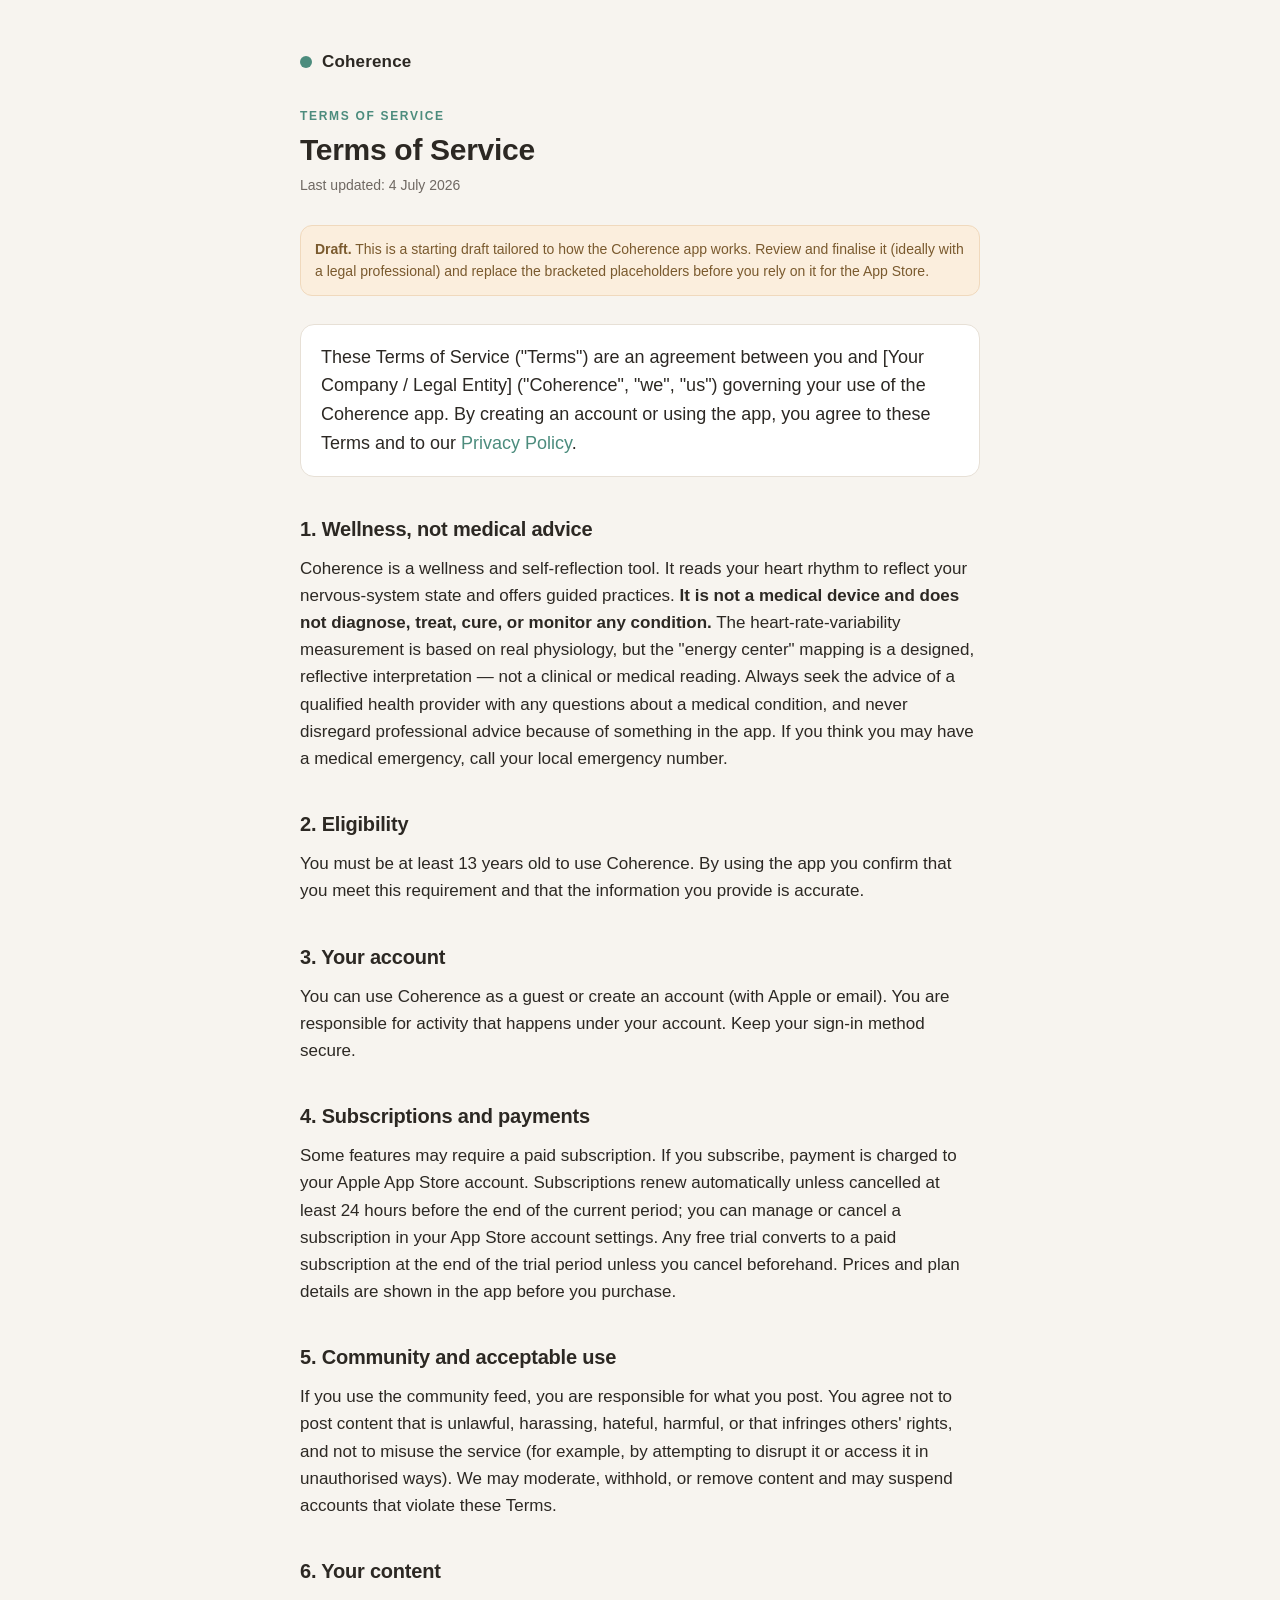
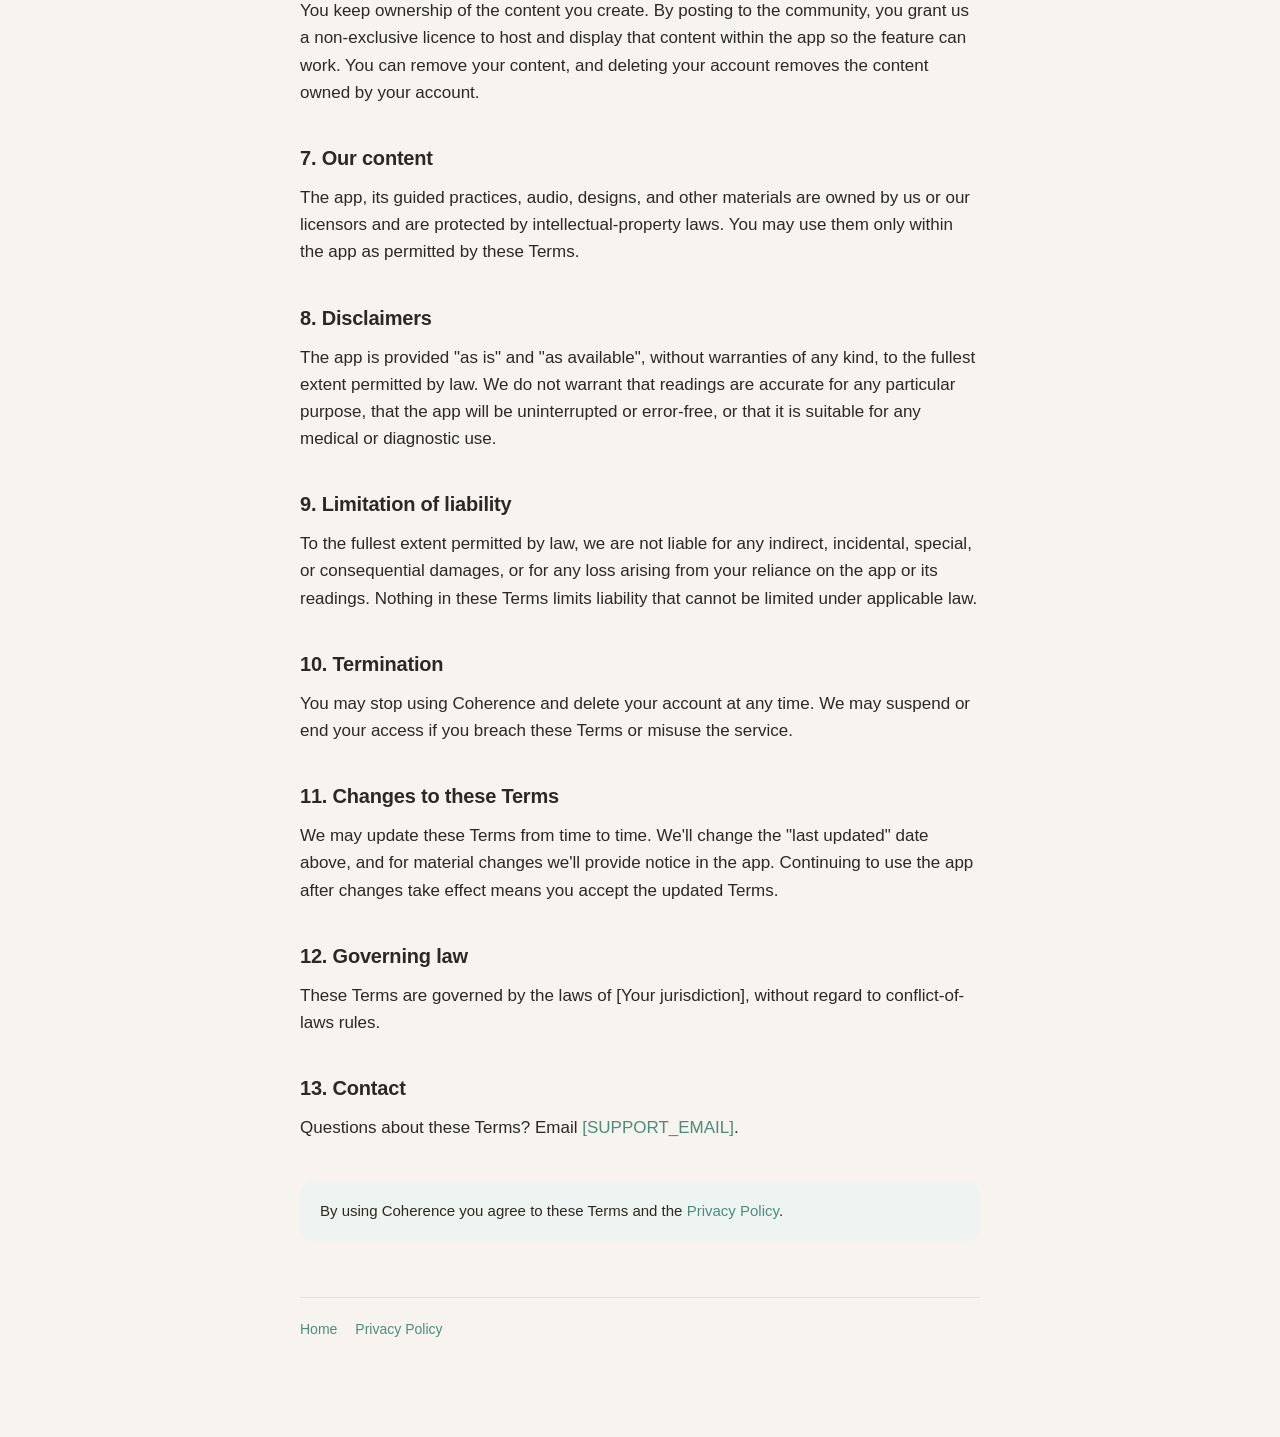
==== terms.html @ 9ddf2b1f "Coherence legal site (privacy + terms) — draft" ====
<!doctype html>
<html lang="en">
<head>
  <meta charset="utf-8" />
  <meta name="viewport" content="width=device-width, initial-scale=1" />
  <title>Terms of Service — Coherence</title>
  <meta name="description" content="The terms that govern your use of the Coherence app." />
  <link rel="stylesheet" href="/style.css" />
</head>
<body>
  <main class="wrap">
    <header class="site"><span class="dot"></span><span class="name">Coherence</span></header>
    <p class="eyebrow">Terms of Service</p>
    <h1>Terms of Service</h1>
    <p class="updated">Last updated: 4 July 2026</p>

    <p class="draft-note"><strong>Draft.</strong> This is a starting draft tailored to how the Coherence app
      works. Review and finalise it (ideally with a legal professional) and replace the bracketed placeholders
      before you rely on it for the App Store.</p>

    <p class="intro">These Terms of Service ("Terms") are an agreement between you and
      [Your Company / Legal Entity] ("Coherence", "we", "us") governing your use of the Coherence app. By
      creating an account or using the app, you agree to these Terms and to our
      <a href="/privacy">Privacy Policy</a>.</p>

    <h2>1. Wellness, not medical advice</h2>
    <p>Coherence is a wellness and self-reflection tool. It reads your heart rhythm to reflect your
      nervous-system state and offers guided practices. <strong>It is not a medical device and does not
      diagnose, treat, cure, or monitor any condition.</strong> The heart-rate-variability measurement is based
      on real physiology, but the "energy center" mapping is a designed, reflective interpretation — not a
      clinical or medical reading. Always seek the advice of a qualified health provider with any questions
      about a medical condition, and never disregard professional advice because of something in the app. If
      you think you may have a medical emergency, call your local emergency number.</p>

    <h2>2. Eligibility</h2>
    <p>You must be at least 13 years old to use Coherence. By using the app you confirm that you meet this
      requirement and that the information you provide is accurate.</p>

    <h2>3. Your account</h2>
    <p>You can use Coherence as a guest or create an account (with Apple or email). You are responsible for
      activity that happens under your account. Keep your sign-in method secure.</p>

    <h2>4. Subscriptions and payments</h2>
    <p>Some features may require a paid subscription. If you subscribe, payment is charged to your Apple App
      Store account. Subscriptions renew automatically unless cancelled at least 24 hours before the end of the
      current period; you can manage or cancel a subscription in your App Store account settings. Any free trial
      converts to a paid subscription at the end of the trial period unless you cancel beforehand. Prices and
      plan details are shown in the app before you purchase.</p>

    <h2>5. Community and acceptable use</h2>
    <p>If you use the community feed, you are responsible for what you post. You agree not to post content that
      is unlawful, harassing, hateful, harmful, or that infringes others' rights, and not to misuse the service
      (for example, by attempting to disrupt it or access it in unauthorised ways). We may moderate, withhold, or
      remove content and may suspend accounts that violate these Terms.</p>

    <h2>6. Your content</h2>
    <p>You keep ownership of the content you create. By posting to the community, you grant us a non-exclusive
      licence to host and display that content within the app so the feature can work. You can remove your
      content, and deleting your account removes the content owned by your account.</p>

    <h2>7. Our content</h2>
    <p>The app, its guided practices, audio, designs, and other materials are owned by us or our licensors and
      are protected by intellectual-property laws. You may use them only within the app as permitted by these
      Terms.</p>

    <h2>8. Disclaimers</h2>
    <p>The app is provided "as is" and "as available", without warranties of any kind, to the fullest extent
      permitted by law. We do not warrant that readings are accurate for any particular purpose, that the app
      will be uninterrupted or error-free, or that it is suitable for any medical or diagnostic use.</p>

    <h2>9. Limitation of liability</h2>
    <p>To the fullest extent permitted by law, we are not liable for any indirect, incidental, special, or
      consequential damages, or for any loss arising from your reliance on the app or its readings. Nothing in
      these Terms limits liability that cannot be limited under applicable law.</p>

    <h2>10. Termination</h2>
    <p>You may stop using Coherence and delete your account at any time. We may suspend or end your access if you
      breach these Terms or misuse the service.</p>

    <h2>11. Changes to these Terms</h2>
    <p>We may update these Terms from time to time. We'll change the "last updated" date above, and for material
      changes we'll provide notice in the app. Continuing to use the app after changes take effect means you
      accept the updated Terms.</p>

    <h2>12. Governing law</h2>
    <p>These Terms are governed by the laws of [Your jurisdiction], without regard to conflict-of-laws rules.</p>

    <h2>13. Contact</h2>
    <p>Questions about these Terms? Email <a href="mailto:[SUPPORT_EMAIL]">[SUPPORT_EMAIL]</a>.</p>

    <div class="contact">By using Coherence you agree to these Terms and the
      <a href="/privacy">Privacy Policy</a>.</div>

    <footer class="site">
      <a href="/">Home</a>
      <a href="/privacy">Privacy Policy</a>
    </footer>
  </main>
</body>
</html>
---- style.css ----
:root {
  --bg: #f7f4ef;
  --card: #ffffff;
  --ink: #2c2823;
  --muted: #6f6862;
  --line: #e7e0d6;
  --accent: #4c8c7d;
  --accent-soft: #eef4f1;
}

* { box-sizing: border-box; }

html { -webkit-text-size-adjust: 100%; }

body {
  margin: 0;
  background: var(--bg);
  color: var(--ink);
  font-family: ui-sans-serif, -apple-system, "Segoe UI", Roboto, Helvetica, Arial, sans-serif;
  line-height: 1.6;
  font-size: 17px;
}

.wrap {
  max-width: 720px;
  margin: 0 auto;
  padding: 48px 20px 96px;
}

header.site {
  display: flex;
  align-items: center;
  gap: 10px;
  margin-bottom: 8px;
}
header.site .dot {
  width: 12px; height: 12px; border-radius: 50%;
  background: var(--accent);
}
header.site .name {
  font-weight: 600; letter-spacing: .01em;
}

.eyebrow {
  text-transform: uppercase;
  letter-spacing: .14em;
  font-size: 12px;
  font-weight: 600;
  color: var(--accent);
  margin: 32px 0 6px;
}

h1 {
  font-size: 30px;
  line-height: 1.2;
  margin: 0 0 6px;
  letter-spacing: -.01em;
}

.updated {
  color: var(--muted);
  font-size: 14px;
  margin: 0 0 28px;
}

.draft-note {
  background: #fbeedd;
  border: 1px solid #f0d9bd;
  border-radius: 12px;
  padding: 12px 14px;
  font-size: 14px;
  color: #7a5a2e;
  margin: 0 0 28px;
}

h2 {
  font-size: 20px;
  margin: 36px 0 10px;
  letter-spacing: -.01em;
}

p, li { color: var(--ink); }
p { margin: 0 0 14px; }

ul { margin: 0 0 14px; padding-left: 22px; }
li { margin: 0 0 7px; }

a { color: var(--accent); text-decoration: none; }
a:hover { text-decoration: underline; }
a:focus-visible { outline: 2px solid var(--accent); outline-offset: 2px; border-radius: 3px; }

.intro {
  font-size: 18px;
  color: var(--ink);
  background: var(--card);
  border: 1px solid var(--line);
  border-radius: 14px;
  padding: 18px 20px;
  margin: 0 0 8px;
}

.contact {
  margin-top: 40px;
  padding: 18px 20px;
  background: var(--accent-soft);
  border-radius: 14px;
  font-size: 15px;
}

footer.site {
  margin-top: 56px;
  padding-top: 20px;
  border-top: 1px solid var(--line);
  font-size: 14px;
  color: var(--muted);
  display: flex;
  gap: 18px;
  flex-wrap: wrap;
}

/* Landing index */
.index-links { display: flex; flex-direction: column; gap: 12px; margin-top: 24px; }
.index-links a {
  display: block;
  background: var(--card);
  border: 1px solid var(--line);
  border-radius: 14px;
  padding: 18px 20px;
  color: var(--ink);
  font-weight: 600;
}
.index-links a:hover { border-color: var(--accent); text-decoration: none; }
.index-links a span { display: block; font-weight: 400; font-size: 14px; color: var(--muted); margin-top: 2px; }
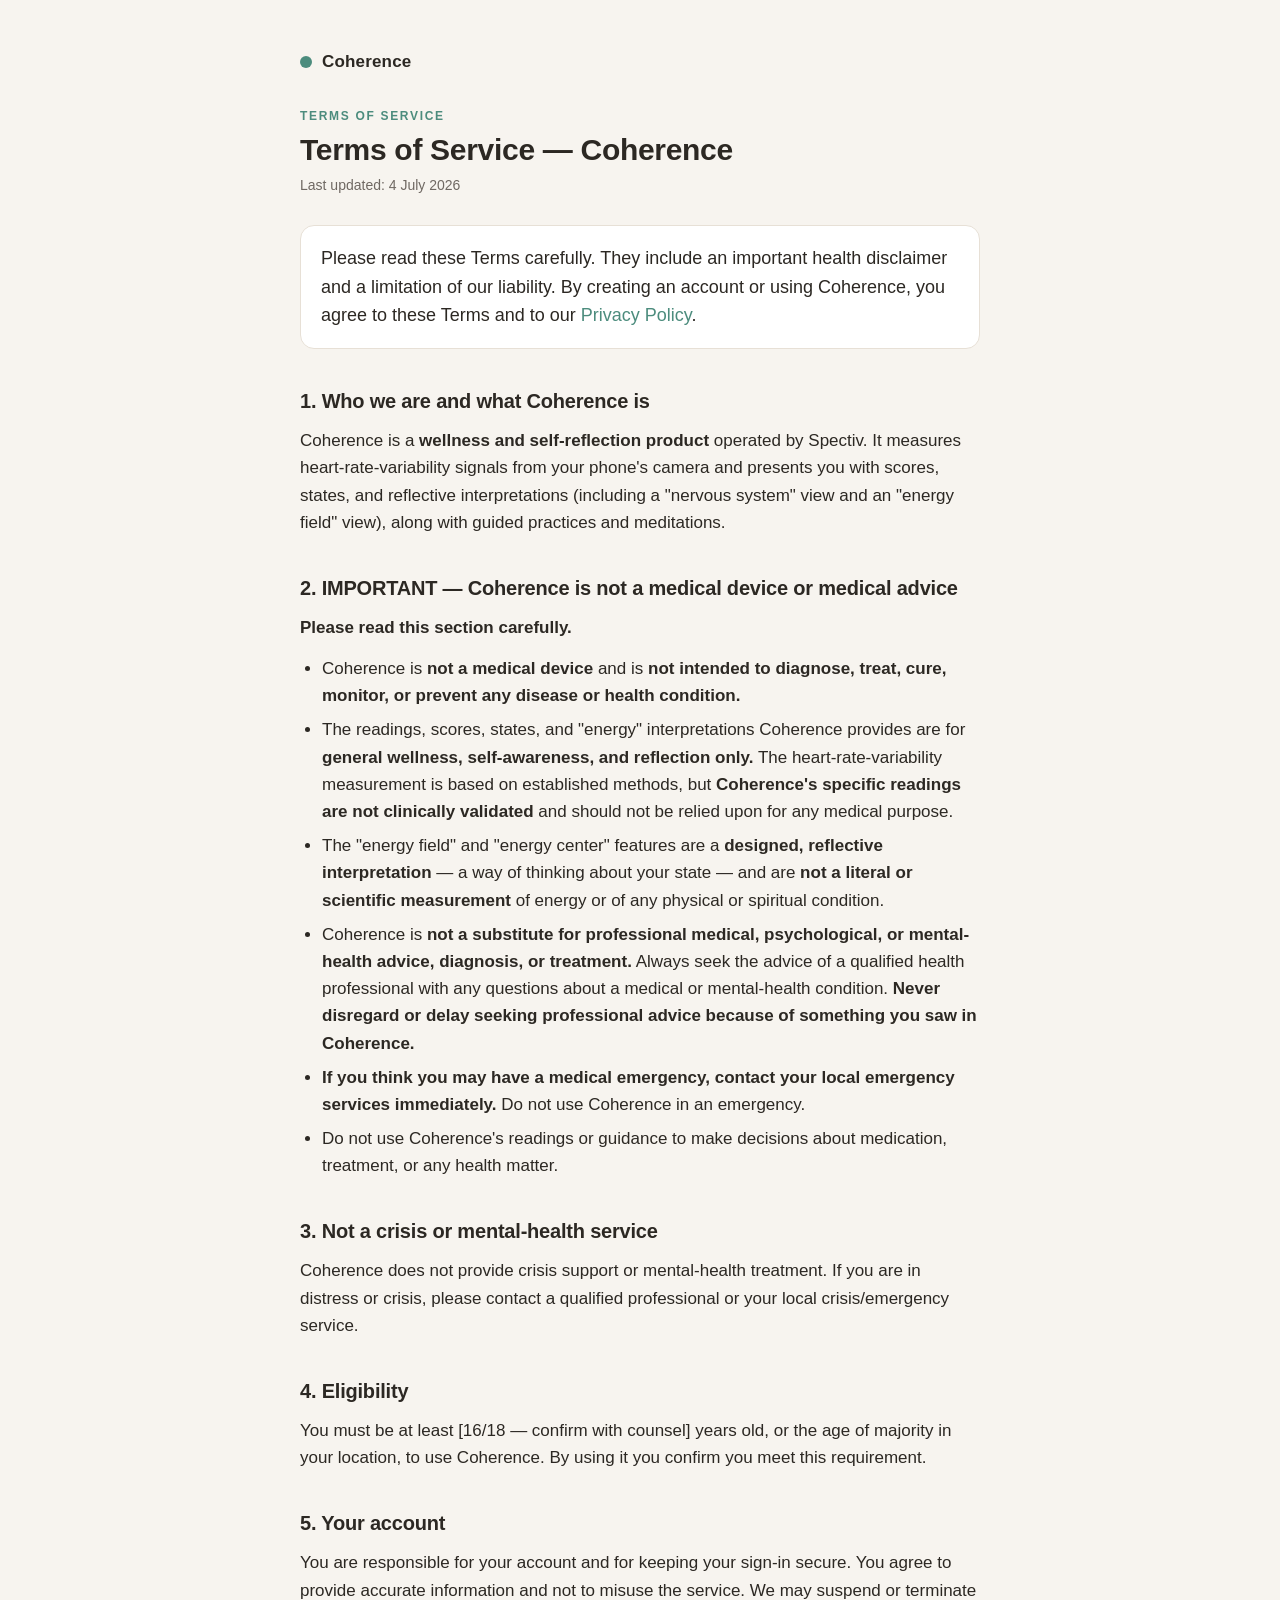
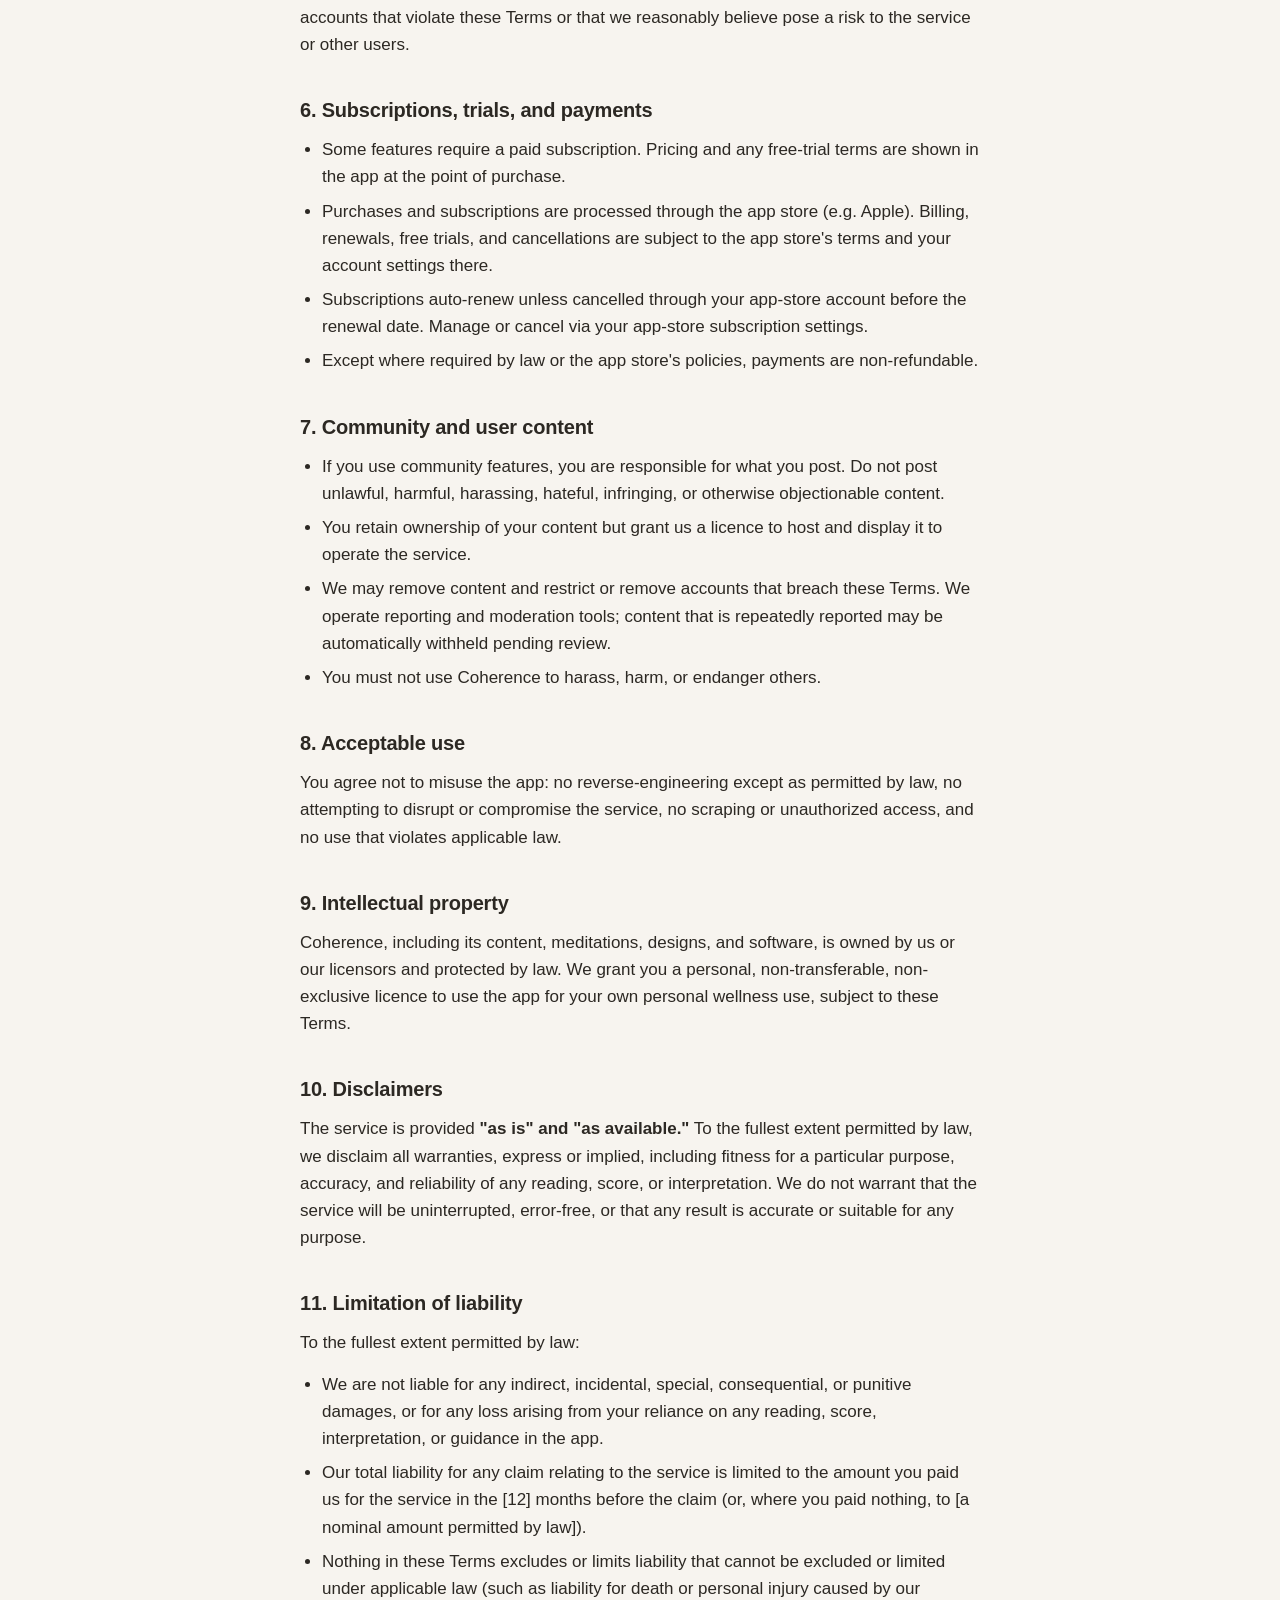
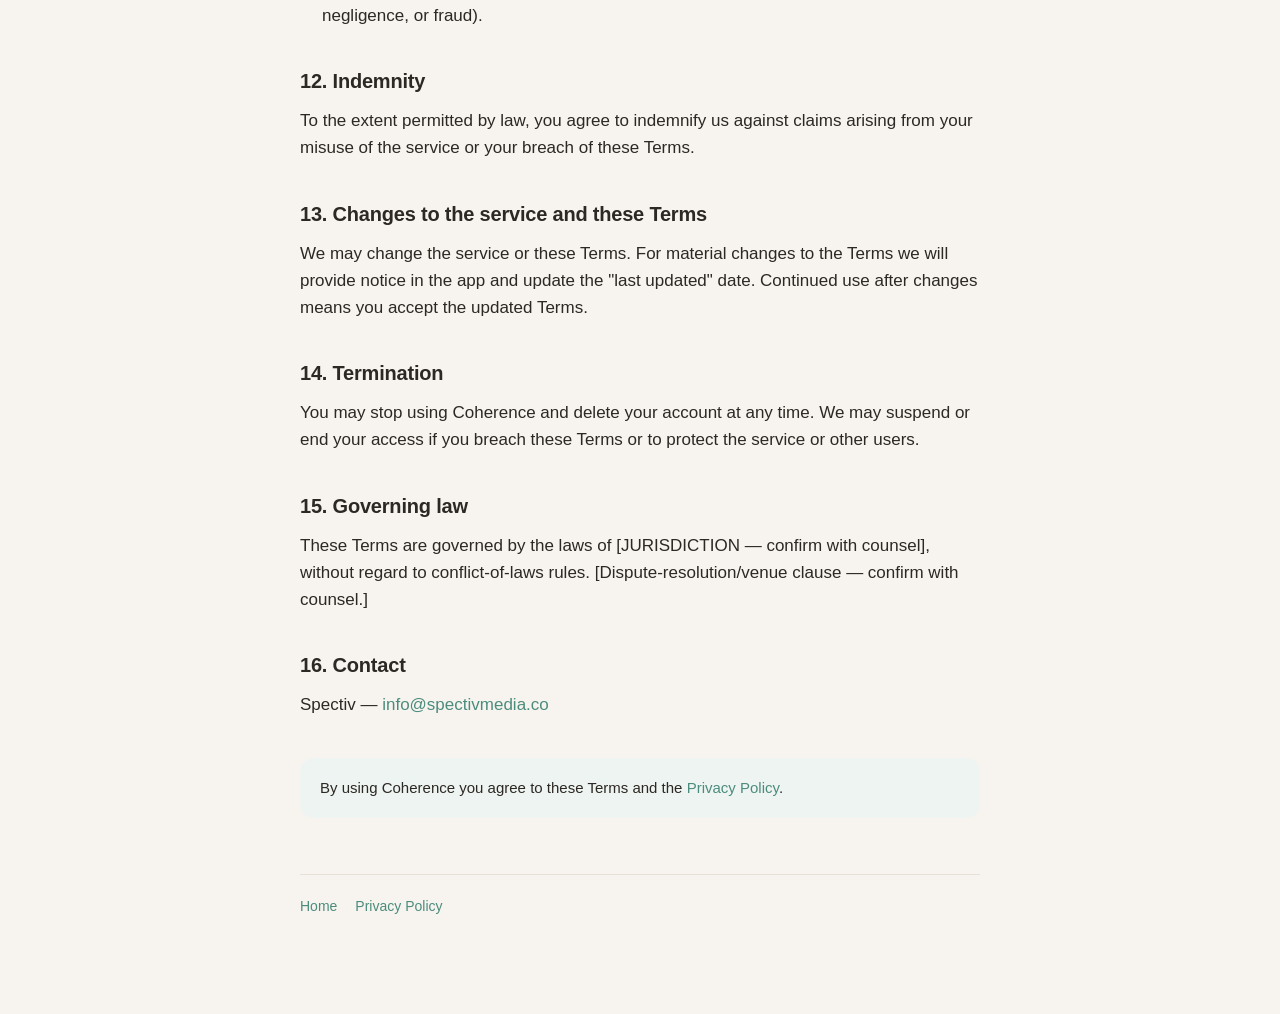
==== commit 86b8b27c: "Use final Spectiv privacy + terms copy" ====
--- a/terms.html
+++ b/terms.html
@@ -11,82 +11,122 @@
   <main class="wrap">
     <header class="site"><span class="dot"></span><span class="name">Coherence</span></header>
     <p class="eyebrow">Terms of Service</p>
-    <h1>Terms of Service</h1>
+    <h1>Terms of Service — Coherence</h1>
     <p class="updated">Last updated: 4 July 2026</p>
 
-    <p class="draft-note"><strong>Draft.</strong> This is a starting draft tailored to how the Coherence app
-      works. Review and finalise it (ideally with a legal professional) and replace the bracketed placeholders
-      before you rely on it for the App Store.</p>
-
-    <p class="intro">These Terms of Service ("Terms") are an agreement between you and
-      [Your Company / Legal Entity] ("Coherence", "we", "us") governing your use of the Coherence app. By
-      creating an account or using the app, you agree to these Terms and to our
+    <p class="intro">Please read these Terms carefully. They include an important health disclaimer and a
+      limitation of our liability. By creating an account or using Coherence, you agree to these Terms and to our
       <a href="/privacy">Privacy Policy</a>.</p>
 
-    <h2>1. Wellness, not medical advice</h2>
-    <p>Coherence is a wellness and self-reflection tool. It reads your heart rhythm to reflect your
-      nervous-system state and offers guided practices. <strong>It is not a medical device and does not
-      diagnose, treat, cure, or monitor any condition.</strong> The heart-rate-variability measurement is based
-      on real physiology, but the "energy center" mapping is a designed, reflective interpretation — not a
-      clinical or medical reading. Always seek the advice of a qualified health provider with any questions
-      about a medical condition, and never disregard professional advice because of something in the app. If
-      you think you may have a medical emergency, call your local emergency number.</p>
+    <h2>1. Who we are and what Coherence is</h2>
+    <p>Coherence is a <strong>wellness and self-reflection product</strong> operated by Spectiv. It measures
+      heart-rate-variability signals from your phone's camera and presents you with scores, states, and
+      reflective interpretations (including a "nervous system" view and an "energy field" view), along with
+      guided practices and meditations.</p>
 
-    <h2>2. Eligibility</h2>
-    <p>You must be at least 13 years old to use Coherence. By using the app you confirm that you meet this
-      requirement and that the information you provide is accurate.</p>
+    <h2>2. IMPORTANT — Coherence is not a medical device or medical advice</h2>
+    <p><strong>Please read this section carefully.</strong></p>
+    <ul>
+      <li>Coherence is <strong>not a medical device</strong> and is <strong>not intended to diagnose, treat,
+        cure, monitor, or prevent any disease or health condition.</strong></li>
+      <li>The readings, scores, states, and "energy" interpretations Coherence provides are for <strong>general
+        wellness, self-awareness, and reflection only.</strong> The heart-rate-variability measurement is based
+        on established methods, but <strong>Coherence's specific readings are not clinically validated</strong>
+        and should not be relied upon for any medical purpose.</li>
+      <li>The "energy field" and "energy center" features are a <strong>designed, reflective interpretation</strong>
+        — a way of thinking about your state — and are <strong>not a literal or scientific measurement</strong>
+        of energy or of any physical or spiritual condition.</li>
+      <li>Coherence is <strong>not a substitute for professional medical, psychological, or mental-health advice,
+        diagnosis, or treatment.</strong> Always seek the advice of a qualified health professional with any
+        questions about a medical or mental-health condition. <strong>Never disregard or delay seeking
+        professional advice because of something you saw in Coherence.</strong></li>
+      <li><strong>If you think you may have a medical emergency, contact your local emergency services
+        immediately.</strong> Do not use Coherence in an emergency.</li>
+      <li>Do not use Coherence's readings or guidance to make decisions about medication, treatment, or any
+        health matter.</li>
+    </ul>
 
-    <h2>3. Your account</h2>
-    <p>You can use Coherence as a guest or create an account (with Apple or email). You are responsible for
-      activity that happens under your account. Keep your sign-in method secure.</p>
+    <h2>3. Not a crisis or mental-health service</h2>
+    <p>Coherence does not provide crisis support or mental-health treatment. If you are in distress or crisis,
+      please contact a qualified professional or your local crisis/emergency service.</p>
 
-    <h2>4. Subscriptions and payments</h2>
-    <p>Some features may require a paid subscription. If you subscribe, payment is charged to your Apple App
-      Store account. Subscriptions renew automatically unless cancelled at least 24 hours before the end of the
-      current period; you can manage or cancel a subscription in your App Store account settings. Any free trial
-      converts to a paid subscription at the end of the trial period unless you cancel beforehand. Prices and
-      plan details are shown in the app before you purchase.</p>
+    <h2>4. Eligibility</h2>
+    <p>You must be at least [16/18 — confirm with counsel] years old, or the age of majority in your location,
+      to use Coherence. By using it you confirm you meet this requirement.</p>
 
-    <h2>5. Community and acceptable use</h2>
-    <p>If you use the community feed, you are responsible for what you post. You agree not to post content that
-      is unlawful, harassing, hateful, harmful, or that infringes others' rights, and not to misuse the service
-      (for example, by attempting to disrupt it or access it in unauthorised ways). We may moderate, withhold, or
-      remove content and may suspend accounts that violate these Terms.</p>
+    <h2>5. Your account</h2>
+    <p>You are responsible for your account and for keeping your sign-in secure. You agree to provide accurate
+      information and not to misuse the service. We may suspend or terminate accounts that violate these Terms or
+      that we reasonably believe pose a risk to the service or other users.</p>
 
-    <h2>6. Your content</h2>
-    <p>You keep ownership of the content you create. By posting to the community, you grant us a non-exclusive
-      licence to host and display that content within the app so the feature can work. You can remove your
-      content, and deleting your account removes the content owned by your account.</p>
+    <h2>6. Subscriptions, trials, and payments</h2>
+    <ul>
+      <li>Some features require a paid subscription. Pricing and any free-trial terms are shown in the app at the
+        point of purchase.</li>
+      <li>Purchases and subscriptions are processed through the app store (e.g. Apple). Billing, renewals, free
+        trials, and cancellations are subject to the app store's terms and your account settings there.</li>
+      <li>Subscriptions auto-renew unless cancelled through your app-store account before the renewal date.
+        Manage or cancel via your app-store subscription settings.</li>
+      <li>Except where required by law or the app store's policies, payments are non-refundable.</li>
+    </ul>
 
-    <h2>7. Our content</h2>
-    <p>The app, its guided practices, audio, designs, and other materials are owned by us or our licensors and
-      are protected by intellectual-property laws. You may use them only within the app as permitted by these
-      Terms.</p>
+    <h2>7. Community and user content</h2>
+    <ul>
+      <li>If you use community features, you are responsible for what you post. Do not post unlawful, harmful,
+        harassing, hateful, infringing, or otherwise objectionable content.</li>
+      <li>You retain ownership of your content but grant us a licence to host and display it to operate the
+        service.</li>
+      <li>We may remove content and restrict or remove accounts that breach these Terms. We operate reporting and
+        moderation tools; content that is repeatedly reported may be automatically withheld pending review.</li>
+      <li>You must not use Coherence to harass, harm, or endanger others.</li>
+    </ul>
 
-    <h2>8. Disclaimers</h2>
-    <p>The app is provided "as is" and "as available", without warranties of any kind, to the fullest extent
-      permitted by law. We do not warrant that readings are accurate for any particular purpose, that the app
-      will be uninterrupted or error-free, or that it is suitable for any medical or diagnostic use.</p>
+    <h2>8. Acceptable use</h2>
+    <p>You agree not to misuse the app: no reverse-engineering except as permitted by law, no attempting to
+      disrupt or compromise the service, no scraping or unauthorized access, and no use that violates applicable
+      law.</p>
 
-    <h2>9. Limitation of liability</h2>
-    <p>To the fullest extent permitted by law, we are not liable for any indirect, incidental, special, or
-      consequential damages, or for any loss arising from your reliance on the app or its readings. Nothing in
-      these Terms limits liability that cannot be limited under applicable law.</p>
+    <h2>9. Intellectual property</h2>
+    <p>Coherence, including its content, meditations, designs, and software, is owned by us or our licensors and
+      protected by law. We grant you a personal, non-transferable, non-exclusive licence to use the app for your
+      own personal wellness use, subject to these Terms.</p>
 
-    <h2>10. Termination</h2>
+    <h2>10. Disclaimers</h2>
+    <p>The service is provided <strong>"as is" and "as available."</strong> To the fullest extent permitted by
+      law, we disclaim all warranties, express or implied, including fitness for a particular purpose, accuracy,
+      and reliability of any reading, score, or interpretation. We do not warrant that the service will be
+      uninterrupted, error-free, or that any result is accurate or suitable for any purpose.</p>
+
+    <h2>11. Limitation of liability</h2>
+    <p>To the fullest extent permitted by law:</p>
+    <ul>
+      <li>We are not liable for any indirect, incidental, special, consequential, or punitive damages, or for any
+        loss arising from your reliance on any reading, score, interpretation, or guidance in the app.</li>
+      <li>Our total liability for any claim relating to the service is limited to the amount you paid us for the
+        service in the [12] months before the claim (or, where you paid nothing, to [a nominal amount permitted
+        by law]).</li>
+      <li>Nothing in these Terms excludes or limits liability that cannot be excluded or limited under applicable
+        law (such as liability for death or personal injury caused by our negligence, or fraud).</li>
+    </ul>
+
+    <h2>12. Indemnity</h2>
+    <p>To the extent permitted by law, you agree to indemnify us against claims arising from your misuse of the
+      service or your breach of these Terms.</p>
+
+    <h2>13. Changes to the service and these Terms</h2>
+    <p>We may change the service or these Terms. For material changes to the Terms we will provide notice in the
+      app and update the "last updated" date. Continued use after changes means you accept the updated Terms.</p>
+
+    <h2>14. Termination</h2>
     <p>You may stop using Coherence and delete your account at any time. We may suspend or end your access if you
-      breach these Terms or misuse the service.</p>
+      breach these Terms or to protect the service or other users.</p>
 
-    <h2>11. Changes to these Terms</h2>
-    <p>We may update these Terms from time to time. We'll change the "last updated" date above, and for material
-      changes we'll provide notice in the app. Continuing to use the app after changes take effect means you
-      accept the updated Terms.</p>
+    <h2>15. Governing law</h2>
+    <p>These Terms are governed by the laws of [JURISDICTION — confirm with counsel], without regard to
+      conflict-of-laws rules. [Dispute-resolution/venue clause — confirm with counsel.]</p>
 
-    <h2>12. Governing law</h2>
-    <p>These Terms are governed by the laws of [Your jurisdiction], without regard to conflict-of-laws rules.</p>
-
-    <h2>13. Contact</h2>
-    <p>Questions about these Terms? Email <a href="mailto:[SUPPORT_EMAIL]">[SUPPORT_EMAIL]</a>.</p>
+    <h2>16. Contact</h2>
+    <p>Spectiv — <a href="mailto:info@spectivmedia.co">info@spectivmedia.co</a></p>
 
     <div class="contact">By using Coherence you agree to these Terms and the
       <a href="/privacy">Privacy Policy</a>.</div>
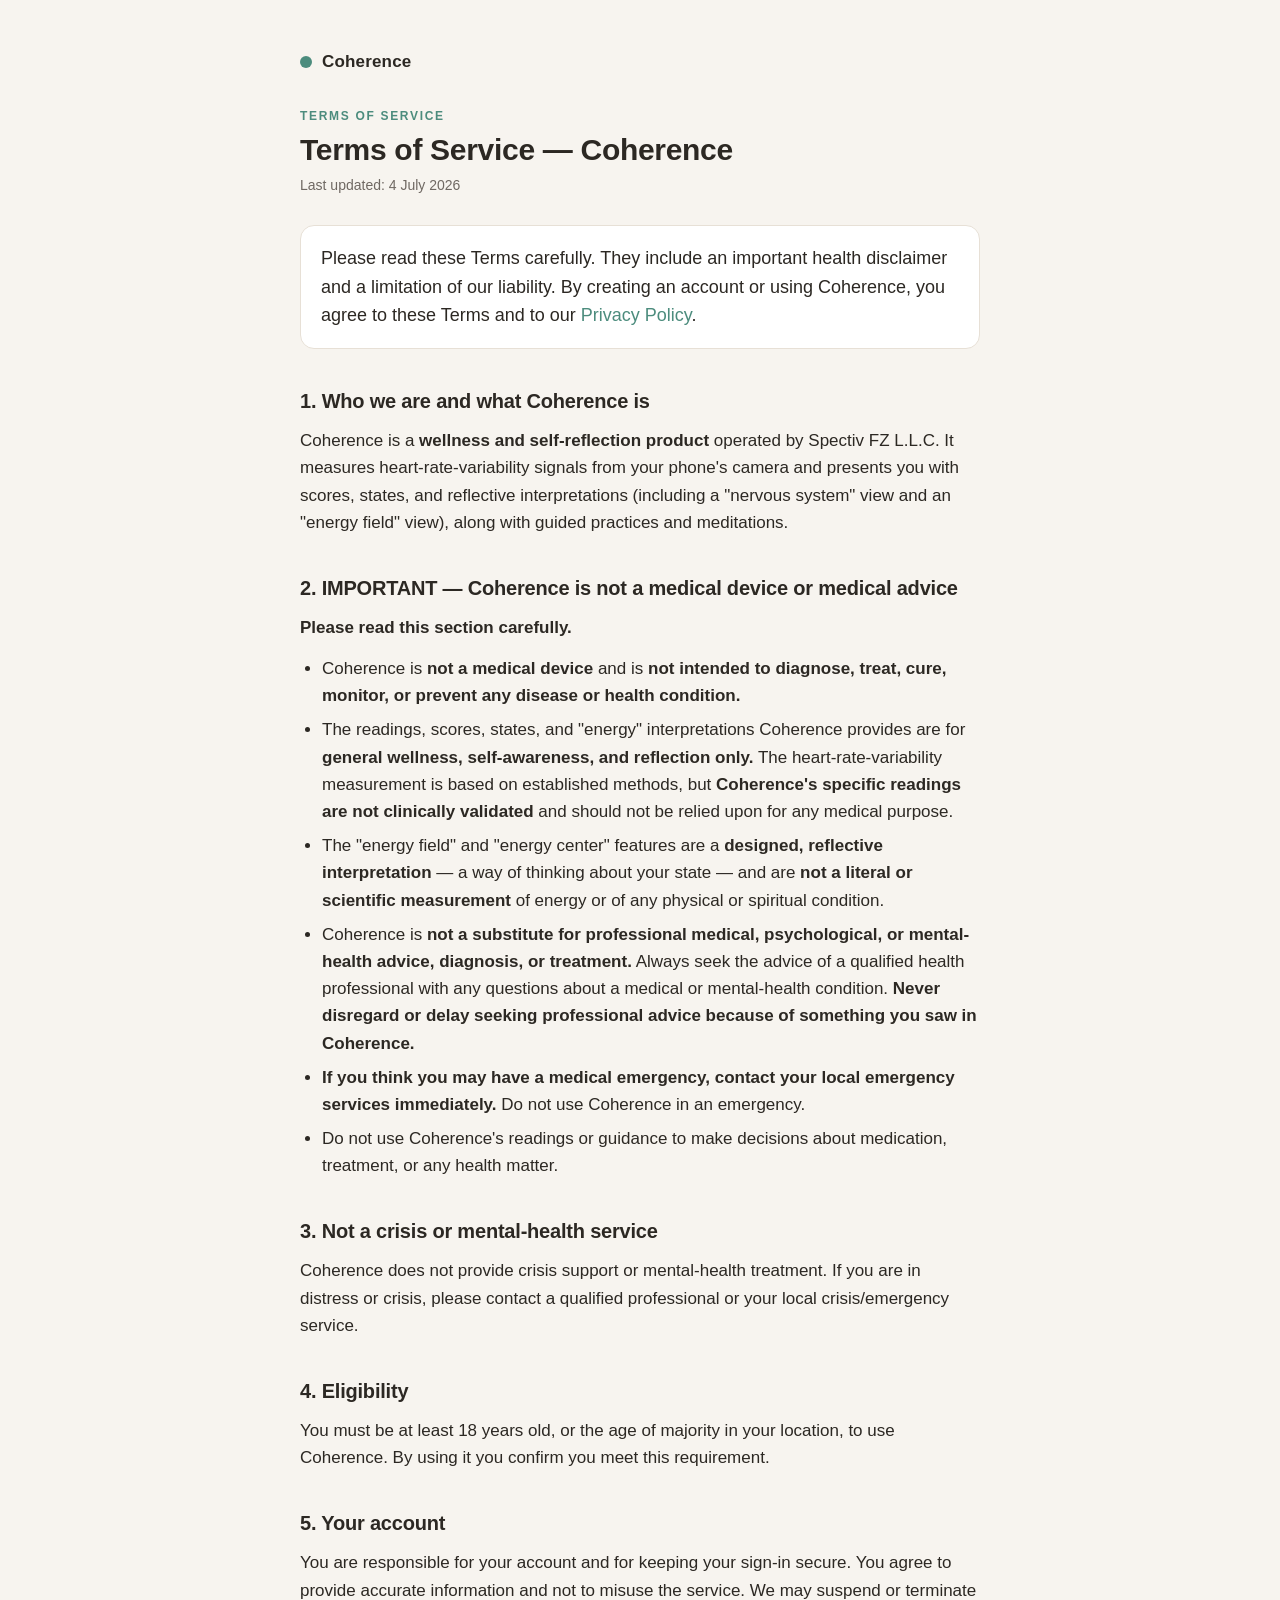
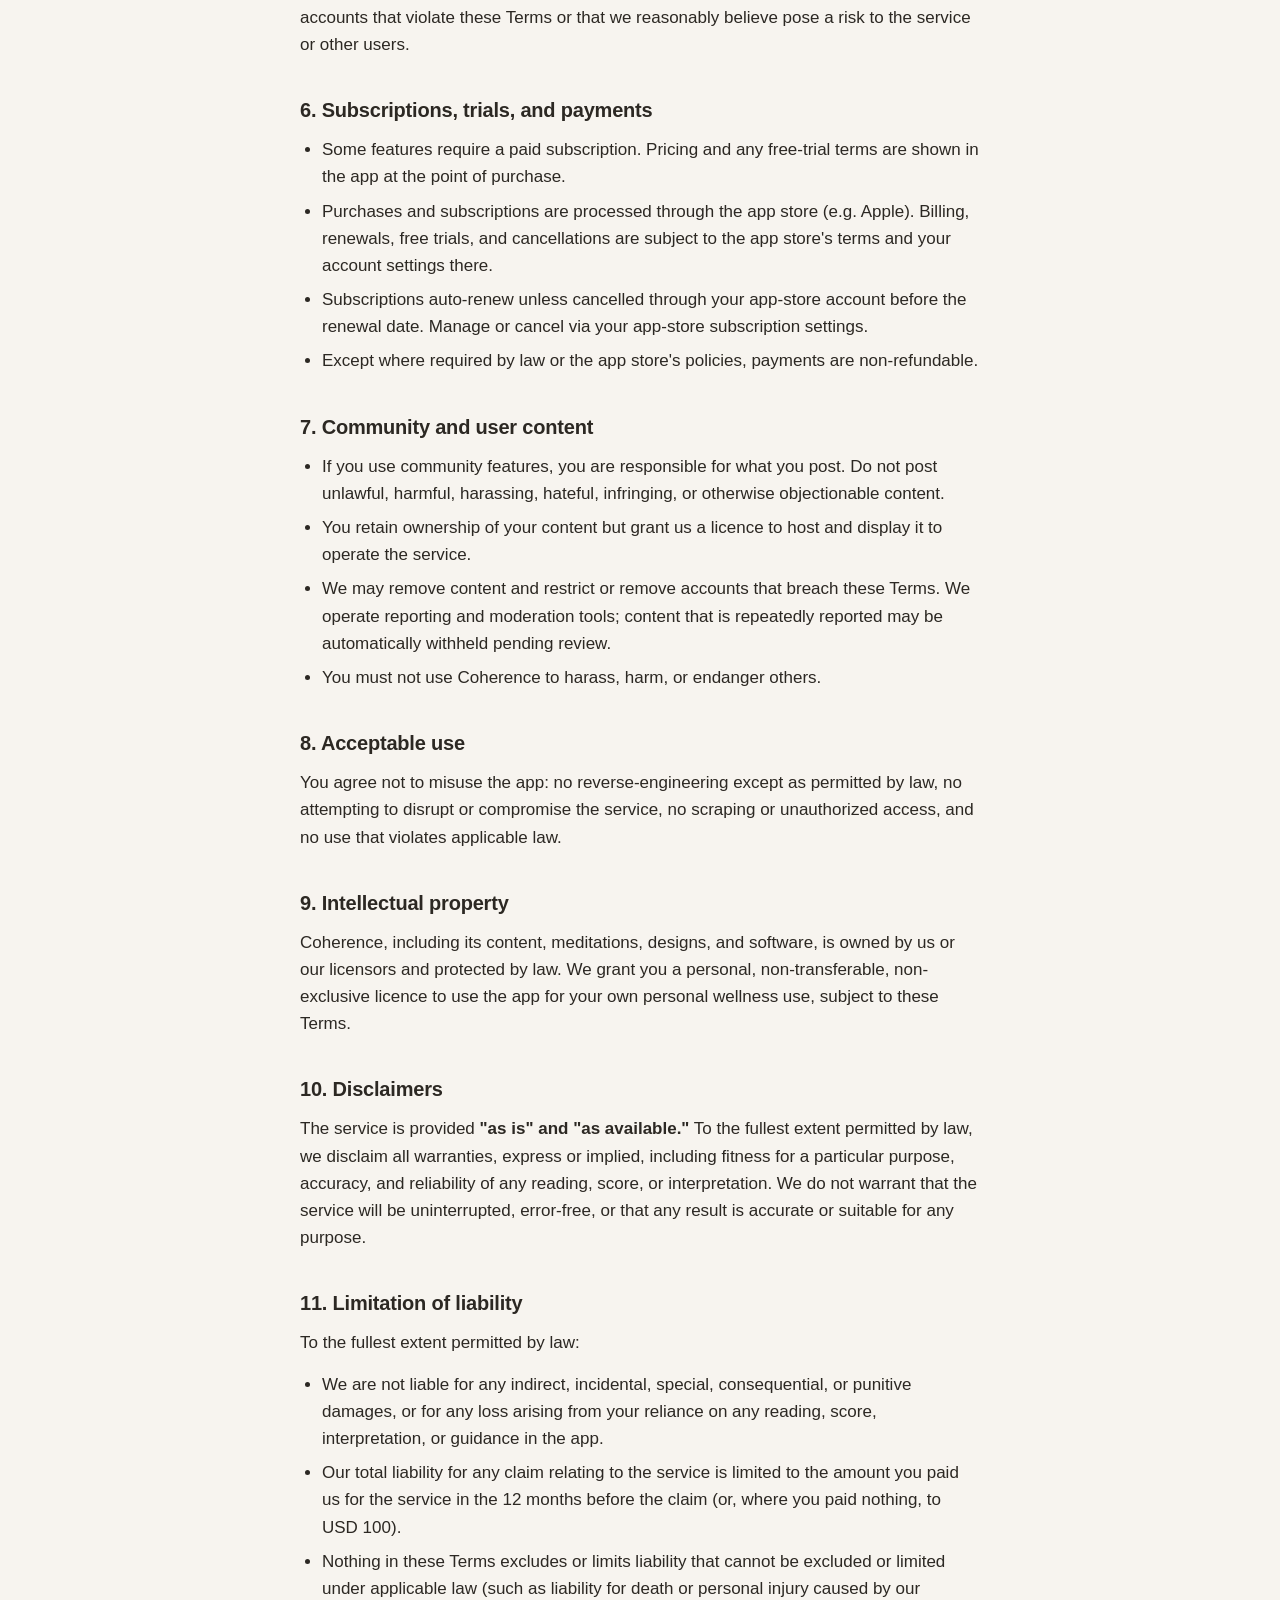
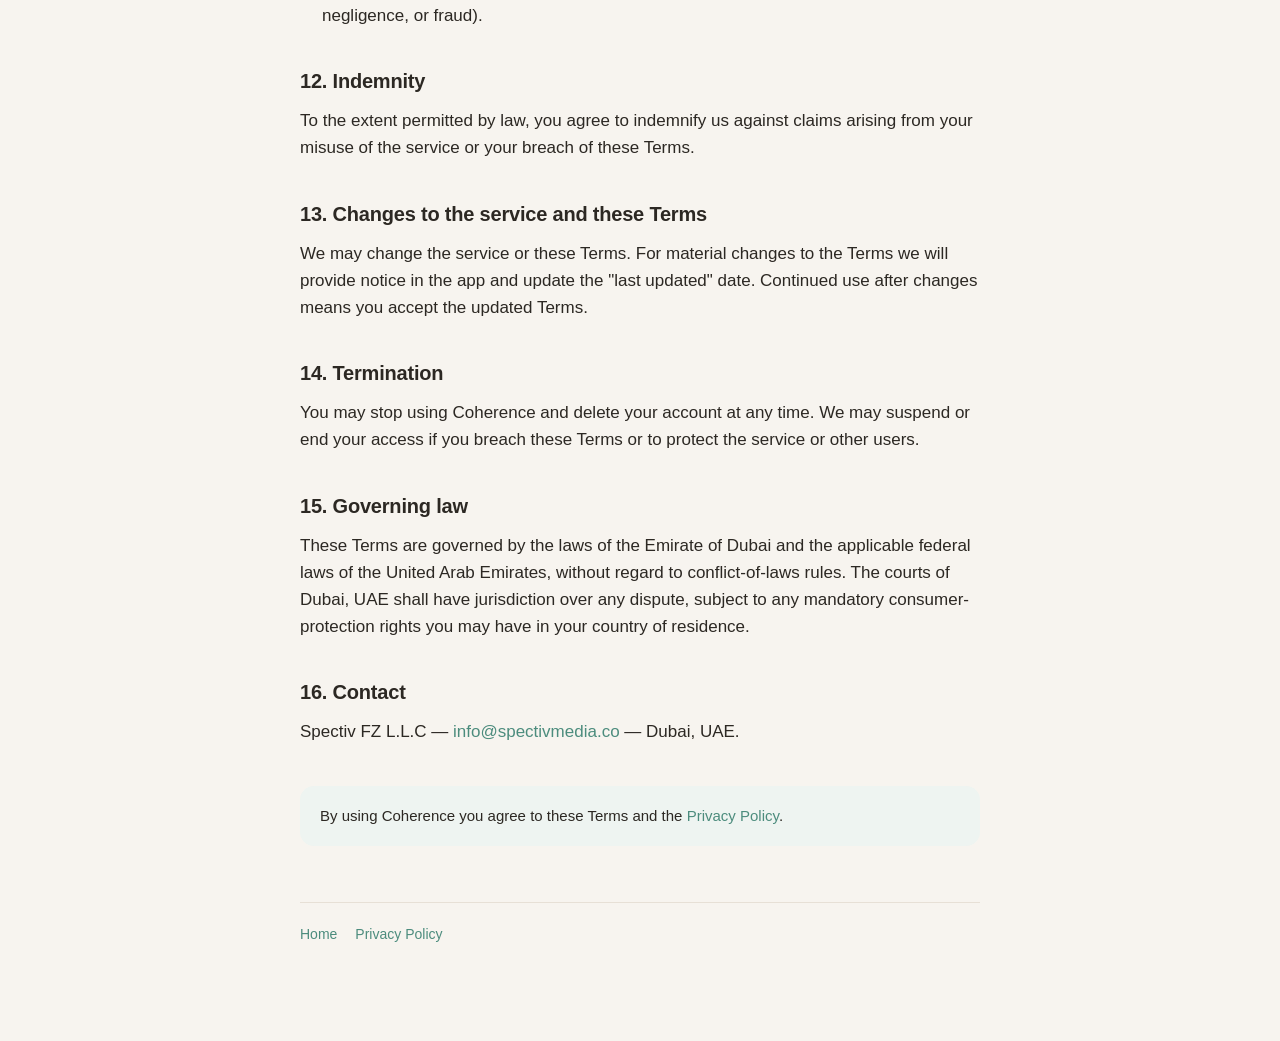
==== commit 00d27db3: "Finalize legal copy: Spectiv FZ L.L.C, 18+, UAE governing law" ====
--- a/terms.html
+++ b/terms.html
@@ -19,8 +19,8 @@
       <a href="/privacy">Privacy Policy</a>.</p>
 
     <h2>1. Who we are and what Coherence is</h2>
-    <p>Coherence is a <strong>wellness and self-reflection product</strong> operated by Spectiv. It measures
-      heart-rate-variability signals from your phone's camera and presents you with scores, states, and
+    <p>Coherence is a <strong>wellness and self-reflection product</strong> operated by Spectiv FZ L.L.C. It
+      measures heart-rate-variability signals from your phone's camera and presents you with scores, states, and
       reflective interpretations (including a "nervous system" view and an "energy field" view), along with
       guided practices and meditations.</p>
 
@@ -51,8 +51,8 @@
       please contact a qualified professional or your local crisis/emergency service.</p>
 
     <h2>4. Eligibility</h2>
-    <p>You must be at least [16/18 — confirm with counsel] years old, or the age of majority in your location,
-      to use Coherence. By using it you confirm you meet this requirement.</p>
+    <p>You must be at least 18 years old, or the age of majority in your location, to use Coherence. By using it
+      you confirm you meet this requirement.</p>
 
     <h2>5. Your account</h2>
     <p>You are responsible for your account and for keeping your sign-in secure. You agree to provide accurate
@@ -103,8 +103,7 @@
       <li>We are not liable for any indirect, incidental, special, consequential, or punitive damages, or for any
         loss arising from your reliance on any reading, score, interpretation, or guidance in the app.</li>
       <li>Our total liability for any claim relating to the service is limited to the amount you paid us for the
-        service in the [12] months before the claim (or, where you paid nothing, to [a nominal amount permitted
-        by law]).</li>
+        service in the 12 months before the claim (or, where you paid nothing, to USD 100).</li>
       <li>Nothing in these Terms excludes or limits liability that cannot be excluded or limited under applicable
         law (such as liability for death or personal injury caused by our negligence, or fraud).</li>
     </ul>
@@ -122,11 +121,13 @@
       breach these Terms or to protect the service or other users.</p>
 
     <h2>15. Governing law</h2>
-    <p>These Terms are governed by the laws of [JURISDICTION — confirm with counsel], without regard to
-      conflict-of-laws rules. [Dispute-resolution/venue clause — confirm with counsel.]</p>
+    <p>These Terms are governed by the laws of the Emirate of Dubai and the applicable federal laws of the United
+      Arab Emirates, without regard to conflict-of-laws rules. The courts of Dubai, UAE shall have jurisdiction
+      over any dispute, subject to any mandatory consumer-protection rights you may have in your country of
+      residence.</p>
 
     <h2>16. Contact</h2>
-    <p>Spectiv — <a href="mailto:info@spectivmedia.co">info@spectivmedia.co</a></p>
+    <p>Spectiv FZ L.L.C — <a href="mailto:info@spectivmedia.co">info@spectivmedia.co</a> — Dubai, UAE.</p>
 
     <div class="contact">By using Coherence you agree to these Terms and the
       <a href="/privacy">Privacy Policy</a>.</div>
